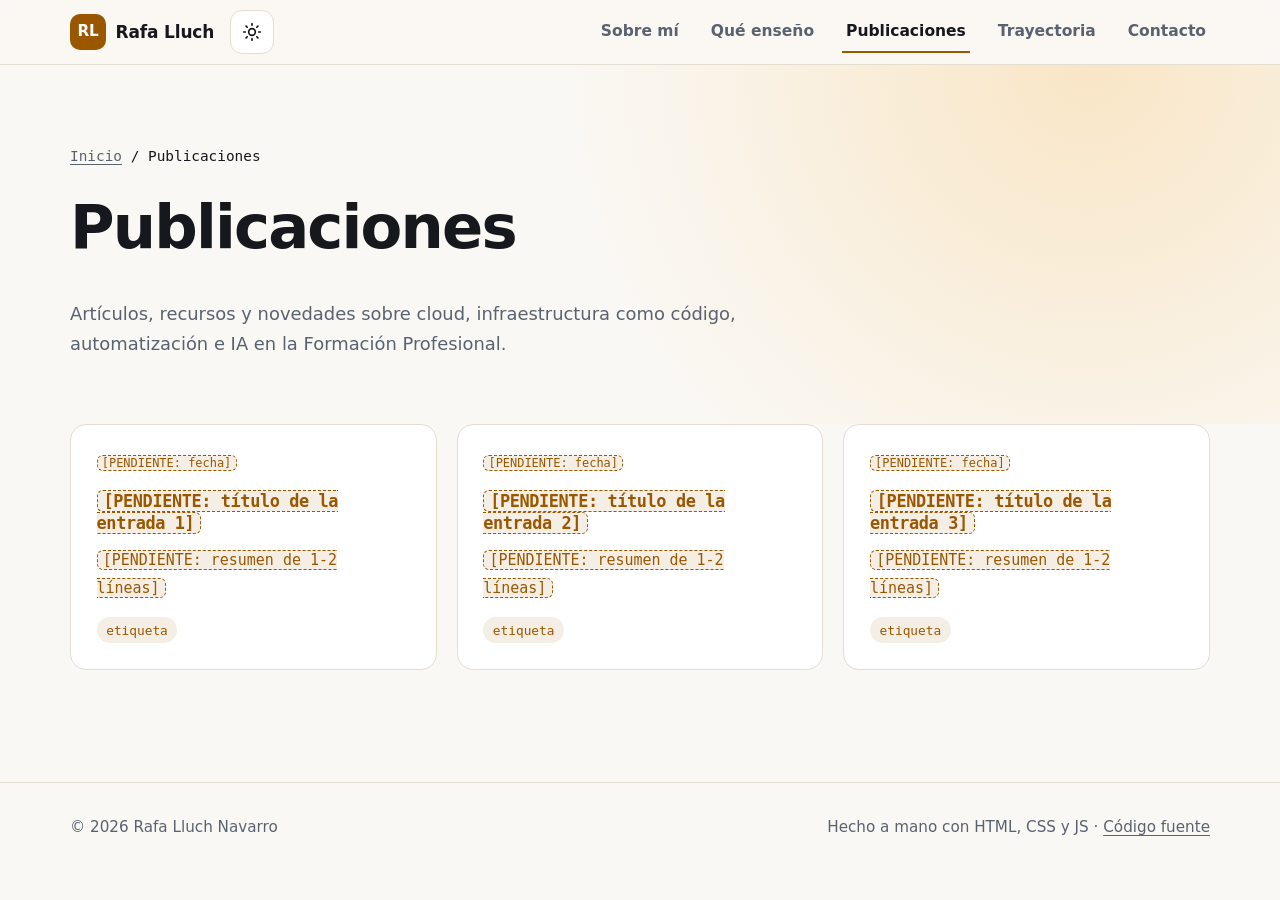
==== publicaciones/index.html @ 9927c2a1 "Add files via upload" ====
<!DOCTYPE html>
<html lang="es">
<head>
  <meta charset="utf-8">
  <meta name="viewport" content="width=device-width, initial-scale=1">
  <title>Publicaciones · Rafa Lluch Navarro</title>
  <meta name="description" content="Artículos, recursos y novedades de Rafa Lluch Navarro sobre cloud, infraestructura como código, automatización e IA en la Formación Profesional.">
  <link rel="canonical" href="https://rafalluch.es/publicaciones/">
  <meta name="theme-color" content="#0b0f14">

  <!-- Open Graph / Twitter -->
  <meta property="og:type" content="website">
  <meta property="og:locale" content="es_ES">
  <meta property="og:site_name" content="Rafa Lluch Navarro">
  <meta property="og:title" content="Publicaciones · Rafa Lluch Navarro">
  <meta property="og:description" content="Artículos, recursos y novedades sobre cloud, IaC, automatización e IA en FP.">
  <meta property="og:url" content="https://rafalluch.es/publicaciones/">
  <meta property="og:image" content="https://rafalluch.es/assets/img/og-image.jpg">
  <meta name="twitter:card" content="summary_large_image">
  <meta name="twitter:title" content="Publicaciones · Rafa Lluch Navarro">
  <meta name="twitter:description" content="Artículos, recursos y novedades sobre cloud, IaC, automatización e IA en FP.">
  <meta name="twitter:image" content="https://rafalluch.es/assets/img/og-image.jpg">

  <link rel="icon" href="../assets/img/favicon.svg" type="image/svg+xml">
  <link rel="stylesheet" href="../css/styles.css">

  <!-- Tema antes de pintar (evita parpadeo) y marca de JS activo -->
  <script>
    (function () {
      var d = document.documentElement, t = null;
      d.classList.add("js");
      try { t = localStorage.getItem("theme"); } catch (e) {}
      if (!t) t = window.matchMedia && window.matchMedia("(prefers-color-scheme: light)").matches ? "light" : "dark";
      d.setAttribute("data-theme", t);
    })();
  </script>
</head>
<body>
  <a class="skip-link" href="#main">Saltar al contenido</a>

  <!-- ===== Cabecera y navegación ===== -->
  <header class="site-header">
    <div class="container site-header__inner">
      <a class="brand" href="../" aria-label="Rafa Lluch Navarro, inicio">
        <span class="brand__mark" aria-hidden="true">RL</span>
        <span>Rafa Lluch</span>
      </a>

      <div class="header-actions">
        <button class="icon-btn theme-toggle" type="button" aria-label="Cambiar tema">
          <svg class="icon-moon" viewBox="0 0 24 24" fill="none" stroke="currentColor" stroke-width="2" stroke-linecap="round" stroke-linejoin="round" aria-hidden="true"><path d="M21 12.8A9 9 0 1 1 11.2 3a7 7 0 0 0 9.8 9.8z"/></svg>
          <svg class="icon-sun" viewBox="0 0 24 24" fill="none" stroke="currentColor" stroke-width="2" stroke-linecap="round" aria-hidden="true"><circle cx="12" cy="12" r="4"/><path d="M12 2v2M12 20v2M4.9 4.9l1.4 1.4M17.7 17.7l1.4 1.4M2 12h2M20 12h2M4.9 19.1l1.4-1.4M17.7 6.3l1.4-1.4"/></svg>
        </button>
        <button class="icon-btn nav-toggle" type="button" aria-expanded="false" aria-controls="site-nav" aria-label="Abrir menú">
          <svg viewBox="0 0 24 24" fill="none" stroke="currentColor" stroke-width="2" stroke-linecap="round" aria-hidden="true"><path d="M4 7h16M4 12h16M4 17h16"/></svg>
        </button>
      </div>

      <nav id="site-nav" class="site-nav" aria-label="Principal">
        <ul>
          <li><a href="../#sobre-mi">Sobre mí</a></li>
          <li><a href="../#que-enseno">Qué enseño</a></li>
          <li><a href="../publicaciones/" aria-current="page">Publicaciones</a></li>
          <li><a href="../#trayectoria">Trayectoria</a></li>
          <li><a href="../#contacto">Contacto</a></li>
        </ul>
      </nav>
    </div>
  </header>

  <main id="main">

    <!-- ===== Cabecera de página ===== -->
    <section class="page-head" aria-labelledby="page-title">
      <div class="container">
        <nav class="breadcrumb" aria-label="Migas de pan"><a href="../">Inicio</a> / Publicaciones</nav>
        <h1 id="page-title">Publicaciones</h1>
        <p>Artículos, recursos y novedades sobre cloud, infraestructura como código, automatización e IA en la Formación Profesional.</p>
      </div>
    </section>

    <!-- ===== Listado de entradas (la más reciente, arriba) ===== -->
    <section class="section" style="padding-top:0" aria-labelledby="listado-title">
      <div class="container">
        <h2 id="listado-title" class="visually-hidden">Todas las entradas</h2>
        <ul class="cards">
          <!-- ENTRADAS: copia un <li> completo, pégalo el primero y cambia enlace, fecha, título, resumen y etiquetas -->
          <li class="reveal">
            <article class="card post-card">
              <p class="post-card__meta"><time datetime="2026-01-01"><span class="pending">[PENDIENTE: fecha]</span></time></p>
              <h3><a href="plantilla.html"><span class="pending">[PENDIENTE: título de la entrada 1]</span></a></h3>
              <p><span class="pending">[PENDIENTE: resumen de 1-2 líneas]</span></p>
              <div class="card__tags"><span class="tag">etiqueta</span></div>
            </article>
          </li>
          <li class="reveal">
            <article class="card post-card">
              <p class="post-card__meta"><time datetime="2026-01-01"><span class="pending">[PENDIENTE: fecha]</span></time></p>
              <h3><a href="plantilla.html"><span class="pending">[PENDIENTE: título de la entrada 2]</span></a></h3>
              <p><span class="pending">[PENDIENTE: resumen de 1-2 líneas]</span></p>
              <div class="card__tags"><span class="tag">etiqueta</span></div>
            </article>
          </li>
          <li class="reveal">
            <article class="card post-card">
              <p class="post-card__meta"><time datetime="2026-01-01"><span class="pending">[PENDIENTE: fecha]</span></time></p>
              <h3><a href="plantilla.html"><span class="pending">[PENDIENTE: título de la entrada 3]</span></a></h3>
              <p><span class="pending">[PENDIENTE: resumen de 1-2 líneas]</span></p>
              <div class="card__tags"><span class="tag">etiqueta</span></div>
            </article>
          </li>
        </ul>
      </div>
    </section>

  </main>

  <!-- ===== Pie de página ===== -->
  <footer class="site-footer">
    <div class="container site-footer__inner">
      <p>© <span id="year">2026</span> Rafa Lluch Navarro</p>
      <p>Hecho a mano con HTML, CSS y JS · <a href="https://github.com/rafalluch/mi-web">Código fuente</a></p>
    </div>
  </footer>

  <script src="../js/main.js" defer></script>
</body>
</html>
---- css/styles.css ----
/* =========================================================
   rafalluch.es — hoja de estilos única
   Índice: 1 Tokens · 2 Base · 3 Utilidades · 4 Cabecera/nav
           5 Hero · 6 Secciones · 7 Tarjetas · 8 Timeline
           9 Contacto · 10 Pie · 11 Publicaciones · 12 Movimiento
   ========================================================= */

/* ---------- 1. Tokens (oscuro por defecto) ---------- */
:root {
  --bg: #0b0f14;
  --bg-alt: #0f141b;
  --surface: #121821;
  --surface-2: #18202b;
  --border: #243041;
  --text: #e8edf3;
  --muted: #9aa7b6;
  --accent: #f5a524;          /* ámbar: casa con los tonos sepia del retrato y evoca el fósforo de terminal */
  --accent-ink: #1a1204;      /* texto sobre el acento */
  --accent-soft: rgba(245, 165, 36, 0.12);
  --grid: rgba(255, 255, 255, 0.045);
  --glow: rgba(245, 165, 36, 0.18);
  --shadow: 0 10px 30px rgba(0, 0, 0, 0.35);

  --font-sans: system-ui, -apple-system, "Segoe UI", Roboto, "Helvetica Neue", Arial, sans-serif;
  --font-mono: ui-monospace, "SFMono-Regular", "Cascadia Code", Menlo, Consolas, monospace;

  --radius: 16px;
  --radius-sm: 10px;
  --maxw: 1140px;
  --gutter: clamp(1rem, 4vw, 2rem);
  --header-h: 64px;

  color-scheme: dark;
}

/* Tema claro: preferencia del sistema (si el usuario no ha forzado oscuro) */
@media (prefers-color-scheme: light) {
  :root:not([data-theme="dark"]) {
    --bg: #faf8f4;
    --bg-alt: #f3efe7;
    --surface: #ffffff;
    --surface-2: #f6f2ea;
    --border: #e3ddd2;
    --text: #16181d;
    --muted: #5a6270;
    --accent: #9a5700;
    --accent-ink: #ffffff;
    --accent-soft: rgba(154, 87, 0, 0.1);
    --grid: rgba(0, 0, 0, 0.05);
    --glow: rgba(245, 165, 36, 0.22);
    --shadow: 0 10px 30px rgba(60, 40, 10, 0.1);
    color-scheme: light;
  }
}

/* Tema claro forzado con el botón */
:root[data-theme="light"] {
  --bg: #faf8f4;
  --bg-alt: #f3efe7;
  --surface: #ffffff;
  --surface-2: #f6f2ea;
  --border: #e3ddd2;
  --text: #16181d;
  --muted: #5a6270;
  --accent: #9a5700;
  --accent-ink: #ffffff;
  --accent-soft: rgba(154, 87, 0, 0.1);
  --grid: rgba(0, 0, 0, 0.05);
  --glow: rgba(245, 165, 36, 0.22);
  --shadow: 0 10px 30px rgba(60, 40, 10, 0.1);
  color-scheme: light;
}

/* ---------- 2. Base ---------- */
*, *::before, *::after { box-sizing: border-box; }

html {
  -webkit-text-size-adjust: 100%;
  scroll-behavior: smooth;
  scroll-padding-top: calc(var(--header-h) + 1rem);
}

body {
  margin: 0;
  background: var(--bg);
  color: var(--text);
  font-family: var(--font-sans);
  font-size: 1.0625rem;
  line-height: 1.65;
  overflow-x: hidden;
  text-rendering: optimizeLegibility;
}

img { max-width: 100%; height: auto; display: block; }

a { color: var(--accent); text-underline-offset: 0.2em; }
a:hover { text-decoration-thickness: 2px; }

h1, h2, h3 { line-height: 1.15; margin: 0 0 0.6em; letter-spacing: -0.02em; }
h2 { font-size: clamp(1.75rem, 1.2rem + 2.2vw, 2.6rem); font-weight: 800; }
h3 { font-size: 1.2rem; font-weight: 700; }
p { margin: 0 0 1em; }

:focus-visible {
  outline: 3px solid var(--accent);
  outline-offset: 3px;
  border-radius: 4px;
}

::selection { background: var(--accent); color: var(--accent-ink); }

/* ---------- 3. Utilidades ---------- */
.container { width: min(100% - 2 * var(--gutter), var(--maxw)); margin-inline: auto; }

.skip-link {
  position: absolute;
  left: 1rem;
  top: -100px;
  z-index: 100;
  padding: 0.6rem 1rem;
  background: var(--accent);
  color: var(--accent-ink);
  font-weight: 700;
  border-radius: var(--radius-sm);
  text-decoration: none;
}
.skip-link:focus { top: 1rem; }

.visually-hidden {
  position: absolute !important;
  width: 1px; height: 1px;
  margin: -1px; padding: 0;
  overflow: hidden; clip: rect(0 0 0 0);
  white-space: nowrap; border: 0;
}

.eyebrow {
  display: inline-block;
  font-family: var(--font-mono);
  font-size: 0.9rem;
  color: var(--accent);
  margin-bottom: 0.75rem;
}
.eyebrow::before { content: "// "; opacity: 0.7; }

.pending {
  background: var(--accent-soft);
  color: var(--accent);
  border: 1px dashed var(--accent);
  border-radius: 6px;
  padding: 0 0.35em;
  font-family: var(--font-mono);
  font-size: 0.88em;
}

.btn {
  display: inline-flex;
  align-items: center;
  gap: 0.5rem;
  min-height: 48px;
  padding: 0.75rem 1.4rem;
  border-radius: 999px;
  font-weight: 700;
  text-decoration: none;
  border: 2px solid var(--accent);
  transition: transform 0.2s ease, background-color 0.2s ease, color 0.2s ease;
}
.btn--primary { background: var(--accent); color: var(--accent-ink); }
.btn--ghost { background: transparent; color: var(--text); border-color: var(--border); }
.btn:hover { transform: translateY(-2px); }
.btn--ghost:hover { border-color: var(--accent); color: var(--accent); }

.tag {
  display: inline-block;
  font-family: var(--font-mono);
  font-size: 0.8rem;
  padding: 0.15rem 0.6rem;
  border-radius: 999px;
  background: var(--accent-soft);
  color: var(--accent);
}

/* ---------- 4. Cabecera y navegación ---------- */
.site-header {
  position: sticky;
  top: 0;
  z-index: 50;
  background: color-mix(in srgb, var(--bg) 82%, transparent);
  backdrop-filter: saturate(1.4) blur(12px);
  -webkit-backdrop-filter: saturate(1.4) blur(12px);
  border-bottom: 1px solid var(--border);
}

.site-header__inner {
  display: flex;
  flex-wrap: wrap;
  align-items: center;
  justify-content: space-between;
  gap: 0.5rem 1rem;
  min-height: var(--header-h);
}

.brand {
  display: inline-flex;
  align-items: center;
  gap: 0.6rem;
  color: var(--text);
  text-decoration: none;
  font-weight: 800;
  letter-spacing: -0.01em;
}
.brand__mark {
  display: grid;
  place-items: center;
  width: 36px; height: 36px;
  border-radius: 10px;
  background: var(--accent);
  color: var(--accent-ink);
  font-size: 0.95rem;
}

.header-actions { display: flex; align-items: center; gap: 0.5rem; }

.icon-btn {
  display: inline-grid;
  place-items: center;
  width: 44px; height: 44px;
  border-radius: 12px;
  border: 1px solid var(--border);
  background: var(--surface);
  color: var(--text);
  cursor: pointer;
}
.icon-btn:hover { border-color: var(--accent); color: var(--accent); }
.icon-btn svg { width: 20px; height: 20px; }

/* Sin JS: los botones de tema y menú no sirven, se ocultan */
.theme-toggle, .nav-toggle { display: none; }
.js .theme-toggle { display: inline-grid; }

.theme-toggle .icon-sun { display: none; }
:root[data-theme="light"] .theme-toggle .icon-sun { display: block; }
:root[data-theme="light"] .theme-toggle .icon-moon { display: none; }

/* Lista de navegación: sin JS se muestra siempre (envuelve en móvil) */
.site-nav { width: 100%; }
.site-nav ul {
  list-style: none;
  margin: 0;
  padding: 0 0 0.75rem;
  display: flex;
  flex-wrap: wrap;
  gap: 0.25rem 1rem;
}
.site-nav a {
  display: inline-block;
  padding: 0.5rem 0.25rem;
  color: var(--muted);
  text-decoration: none;
  font-weight: 600;
  font-size: 0.97rem;
}
.site-nav a:hover,
.site-nav a[aria-current] { color: var(--text); }
.site-nav a[aria-current] { box-shadow: inset 0 -2px 0 var(--accent); }

/* Con JS en móvil: menú desplegable */
@media (max-width: 859px) {
  .js .nav-toggle { display: inline-grid; }
  .js .site-nav { display: none; }
  .js .site-nav.is-open { display: block; }
  .js .site-nav ul { flex-direction: column; gap: 0; padding-bottom: 1rem; }
  .js .site-nav a { display: block; padding: 0.8rem 0; border-bottom: 1px solid var(--border); }
  .js .site-nav a[aria-current] { box-shadow: inset 3px 0 0 var(--accent); padding-left: 0.75rem; }
}

@media (min-width: 860px) {
  .site-header__inner { flex-wrap: nowrap; }
  .site-nav { width: auto; margin-left: auto; }
  .site-nav ul { padding: 0; gap: 1.5rem; }
}

/* ---------- 5. Hero ---------- */
.hero {
  position: relative;
  isolation: isolate;
  min-height: calc(100svh - var(--header-h));
  display: grid;
  align-items: center;
  padding-block: clamp(3rem, 8vw, 6rem);
  overflow: hidden;
}

/* Cuadrícula técnica + halo ámbar */
.hero::before,
.hero::after {
  content: "";
  position: absolute;
  inset: 0;
  z-index: -1;
  pointer-events: none;
}
.hero::before {
  background-image:
    linear-gradient(var(--grid) 1px, transparent 1px),
    linear-gradient(90deg, var(--grid) 1px, transparent 1px);
  background-size: 44px 44px;
  -webkit-mask-image: radial-gradient(ellipse at 60% 40%, #000 30%, transparent 75%);
          mask-image: radial-gradient(ellipse at 60% 40%, #000 30%, transparent 75%);
}
.hero::after {
  background: radial-gradient(circle at 78% 30%, var(--glow), transparent 45%),
              radial-gradient(circle at 10% 90%, var(--accent-soft), transparent 40%);
}

.hero__grid {
  display: grid;
  gap: clamp(2.5rem, 6vw, 4rem);
  align-items: center;
}

.hero__prompt {
  font-family: var(--font-mono);
  color: var(--accent);
  font-size: clamp(0.9rem, 0.8rem + 0.4vw, 1.05rem);
  margin-bottom: 1rem;
}
.hero__prompt .cursor {
  display: inline-block;
  width: 0.6em; height: 1.1em;
  margin-left: 0.15em;
  vertical-align: text-bottom;
  background: var(--accent);
  animation: blink 1.1s steps(1) infinite;
}

.hero__title {
  font-size: clamp(2.6rem, 1.4rem + 6vw, 5.6rem);
  font-weight: 800;
  line-height: 1;
  letter-spacing: -0.04em;
  margin-bottom: 1.25rem;
}
.hero__title span {
  background: linear-gradient(100deg, var(--text) 30%, var(--accent));
  -webkit-background-clip: text;
          background-clip: text;
  color: transparent;
}

.hero__role {
  font-size: clamp(1.05rem, 0.95rem + 0.5vw, 1.3rem);
  font-weight: 600;
  margin-bottom: 0.25rem;
}
.hero__place { color: var(--muted); margin-bottom: 1.5rem; }

.hero__value {
  font-size: clamp(1.05rem, 1rem + 0.35vw, 1.2rem);
  color: var(--muted);
  max-width: 38ch;
  margin-bottom: 2rem;
}

.hero__cta { display: flex; flex-wrap: wrap; gap: 0.75rem; }

.hero__media { position: relative; justify-self: center; width: min(100%, 420px); }
.hero__photo {
  position: relative;
  border-radius: 24px;
  overflow: hidden;
  box-shadow: var(--shadow);
}
.hero__media::before {
  content: "";
  position: absolute;
  inset: 0;
  transform: translate(16px, 16px);
  border: 2px solid var(--accent);
  border-radius: 24px;
}
.hero__chip {
  position: absolute;
  left: -0.75rem;
  bottom: 1.5rem;
  padding: 0.6rem 0.9rem;
  border-radius: 12px;
  background: var(--surface);
  border: 1px solid var(--border);
  box-shadow: var(--shadow);
  font-family: var(--font-mono);
  font-size: 0.82rem;
  line-height: 1.5;
}
.hero__chip b { color: var(--accent); font-weight: 600; }

@media (min-width: 860px) {
  .hero__grid { grid-template-columns: 1.25fr 1fr; }
  .hero__chip { left: -2rem; }
}

/* ---------- 6. Secciones ---------- */
.section { padding-block: clamp(4rem, 9vw, 7rem); }
.section--alt { background: var(--bg-alt); border-block: 1px solid var(--border); }
.section__head { max-width: 60ch; margin-bottom: clamp(2rem, 5vw, 3rem); }
.section__lead { color: var(--muted); font-size: 1.1rem; }

.about { display: grid; gap: 2rem; align-items: start; }
.about__text p { font-size: 1.12rem; }
.about__facts {
  list-style: none;
  margin: 0;
  padding: 0;
  display: grid;
  gap: 0.75rem;
}
.about__facts li {
  display: flex;
  gap: 0.75rem;
  align-items: baseline;
  padding: 1rem 1.1rem;
  background: var(--surface);
  border: 1px solid var(--border);
  border-radius: var(--radius-sm);
}
.about__facts span:first-child { font-family: var(--font-mono); color: var(--accent); flex: none; }

@media (min-width: 860px) {
  .about { grid-template-columns: 1.4fr 1fr; gap: 4rem; }
}

/* ---------- 7. Tarjetas ---------- */
.cards {
  display: grid;
  gap: 1.25rem;
  grid-template-columns: repeat(auto-fit, minmax(min(100%, 280px), 1fr));
  list-style: none;
  margin: 0;
  padding: 0;
}

.card {
  position: relative;
  height: 100%;
  padding: 1.6rem;
  background: var(--surface);
  border: 1px solid var(--border);
  border-radius: var(--radius);
  transition: transform 0.25s ease, border-color 0.25s ease, box-shadow 0.25s ease;
}
.card:hover { transform: translateY(-4px); border-color: var(--accent); box-shadow: var(--shadow); }
.card__icon {
  display: grid;
  place-items: center;
  width: 48px; height: 48px;
  margin-bottom: 1rem;
  border-radius: 12px;
  background: var(--accent-soft);
  color: var(--accent);
}
.card__icon svg { width: 26px; height: 26px; }
.card p { color: var(--muted); margin-bottom: 1rem; }
.card__tags { display: flex; flex-wrap: wrap; gap: 0.4rem; }

/* Tarjeta de publicación: todo el bloque es clicable */
.post-card { display: flex; flex-direction: column; }
.post-card h3 a { color: var(--text); text-decoration: none; }
.post-card h3 a::after { content: ""; position: absolute; inset: 0; border-radius: var(--radius); }
.post-card h3 a:focus-visible { outline: none; }
.post-card:focus-within { outline: 3px solid var(--accent); outline-offset: 3px; }
.post-card__meta { font-family: var(--font-mono); font-size: 0.85rem; color: var(--muted); margin-bottom: 0.75rem; }
.post-card .card__tags { margin-top: auto; }

.section__more { margin-top: 2rem; }

/* ---------- 8. Línea de tiempo ---------- */
.timeline {
  list-style: none;
  margin: 0;
  padding: 0 0 0 1.75rem;
  border-left: 2px solid var(--border);
  display: grid;
  gap: 2rem;
  max-width: 760px;
}
.timeline__item { position: relative; }
.timeline__item::before {
  content: "";
  position: absolute;
  left: calc(-1.75rem - 8px);
  top: 0.4rem;
  width: 14px; height: 14px;
  border-radius: 50%;
  background: var(--bg-alt);
  border: 3px solid var(--accent);
}
.timeline__item--now::before { background: var(--accent); box-shadow: 0 0 0 6px var(--accent-soft); }
.timeline__date { display: block; font-family: var(--font-mono); font-size: 0.9rem; color: var(--accent); margin-bottom: 0.25rem; }
.timeline__item h3 { margin-bottom: 0.35rem; }
.timeline__item p { color: var(--muted); margin: 0; }
.timeline__centers { display: flex; flex-wrap: wrap; gap: 0.4rem; list-style: none; margin: 0.75rem 0 0; padding: 0; }

/* ---------- 9. Contacto ---------- */
.contact {
  position: relative;
  overflow: hidden;
  padding: clamp(2rem, 6vw, 4rem);
  border-radius: 28px;
  background: var(--surface);
  border: 1px solid var(--border);
  text-align: center;
}
.contact::before {
  content: "";
  position: absolute;
  inset: 0;
  background: radial-gradient(circle at 50% 0%, var(--glow), transparent 60%);
  pointer-events: none;
}
.contact > * { position: relative; }
.contact p { color: var(--muted); max-width: 48ch; margin-inline: auto; }
.contact__mail {
  display: inline-block;
  margin: 0.5rem 0 1.75rem;
  font-size: clamp(1rem, 0.8rem + 1.4vw, 1.6rem);
  font-weight: 800;
  word-break: break-word;
}
.contact__links { display: flex; flex-wrap: wrap; justify-content: center; gap: 0.75rem; list-style: none; margin: 0; padding: 0; }
.contact__links svg { width: 20px; height: 20px; }

/* ---------- 10. Pie ---------- */
.site-footer {
  padding-block: 2rem;
  border-top: 1px solid var(--border);
  color: var(--muted);
  font-size: 0.95rem;
}
.site-footer__inner { display: flex; flex-wrap: wrap; gap: 0.5rem 1.5rem; justify-content: space-between; }
.site-footer p { margin: 0; }
.site-footer a { color: var(--muted); }
.site-footer a:hover { color: var(--accent); }

/* ---------- 11. Publicaciones ---------- */
.page-head { padding-block: clamp(3rem, 8vw, 5rem) clamp(2rem, 5vw, 3rem); position: relative; isolation: isolate; }
.page-head::after {
  content: "";
  position: absolute; inset: 0; z-index: -1;
  background: radial-gradient(circle at 85% 0%, var(--glow), transparent 45%);
}
.page-head h1 { font-size: clamp(2.2rem, 1.4rem + 4vw, 3.8rem); font-weight: 800; letter-spacing: -0.03em; }
.page-head p { color: var(--muted); font-size: 1.12rem; max-width: 60ch; }

.breadcrumb { font-family: var(--font-mono); font-size: 0.9rem; margin-bottom: 1.5rem; }
.breadcrumb a { color: var(--muted); }

/* Entrada individual */
.post { padding-bottom: clamp(3rem, 8vw, 6rem); }
.post__header { max-width: 720px; margin-inline: auto; padding-top: clamp(2rem, 6vw, 4rem); }
.post__header h1 { font-size: clamp(2rem, 1.3rem + 3.5vw, 3.4rem); font-weight: 800; letter-spacing: -0.03em; }
.post__meta { display: flex; flex-wrap: wrap; gap: 0.5rem 1.25rem; font-family: var(--font-mono); font-size: 0.9rem; color: var(--muted); margin-bottom: 1rem; }
.post__header .card__tags { margin-bottom: 2rem; }

.prose { max-width: 720px; margin-inline: auto; font-size: 1.12rem; }
.prose h2 { font-size: clamp(1.4rem, 1.2rem + 1vw, 1.8rem); margin-top: 2.5rem; }
.prose ul, .prose ol { padding-left: 1.3rem; margin: 0 0 1.25em; }
.prose li { margin-bottom: 0.4em; }
.prose li::marker { color: var(--accent); }
.prose blockquote {
  margin: 2rem 0;
  padding: 1rem 1.5rem;
  border-left: 4px solid var(--accent);
  background: var(--surface);
  border-radius: 0 var(--radius-sm) var(--radius-sm) 0;
  font-size: 1.15rem;
}
.prose blockquote p:last-child { margin: 0; }
.prose figure { margin: 2rem 0; }
.prose figure img { border-radius: var(--radius); border: 1px solid var(--border); }
.prose figcaption { font-size: 0.9rem; color: var(--muted); margin-top: 0.5rem; text-align: center; }
.prose code {
  font-family: var(--font-mono);
  font-size: 0.9em;
  padding: 0.1em 0.35em;
  border-radius: 6px;
  background: var(--surface-2);
  border: 1px solid var(--border);
}
.prose pre {
  margin: 1.5rem 0;
  padding: 1.25rem;
  overflow-x: auto;
  border-radius: var(--radius-sm);
  background: #0a0d12;
  color: #e8edf3;
  border: 1px solid var(--border);
  font-size: 0.92rem;
  line-height: 1.6;
}
.prose pre code { padding: 0; border: 0; background: none; font-size: inherit; color: inherit; }

.post__back { max-width: 720px; margin: 3rem auto 0; padding-top: 1.5rem; border-top: 1px solid var(--border); }

/* 404 */
.notfound { min-height: calc(100svh - var(--header-h) - 90px); display: grid; place-items: center; text-align: center; }
.notfound__code { font-family: var(--font-mono); font-size: clamp(4rem, 3rem + 8vw, 9rem); font-weight: 700; color: var(--accent); line-height: 1; margin-bottom: 1rem; }

/* ---------- 12. Movimiento ---------- */
@keyframes blink { 50% { opacity: 0; } }

/* Aparición al hacer scroll: solo si hay JS (clase .js) */
.js .reveal { opacity: 0; transform: translateY(24px); transition: opacity 0.7s ease, transform 0.7s ease; }
.js .reveal.is-visible { opacity: 1; transform: none; }

@media (prefers-reduced-motion: reduce) {
  html { scroll-behavior: auto; }
  *, *::before, *::after {
    animation-duration: 0.01ms !important;
    animation-iteration-count: 1 !important;
    transition-duration: 0.01ms !important;
  }
  .js .reveal { opacity: 1; transform: none; }
  .hero__prompt .cursor { animation: none; }
}
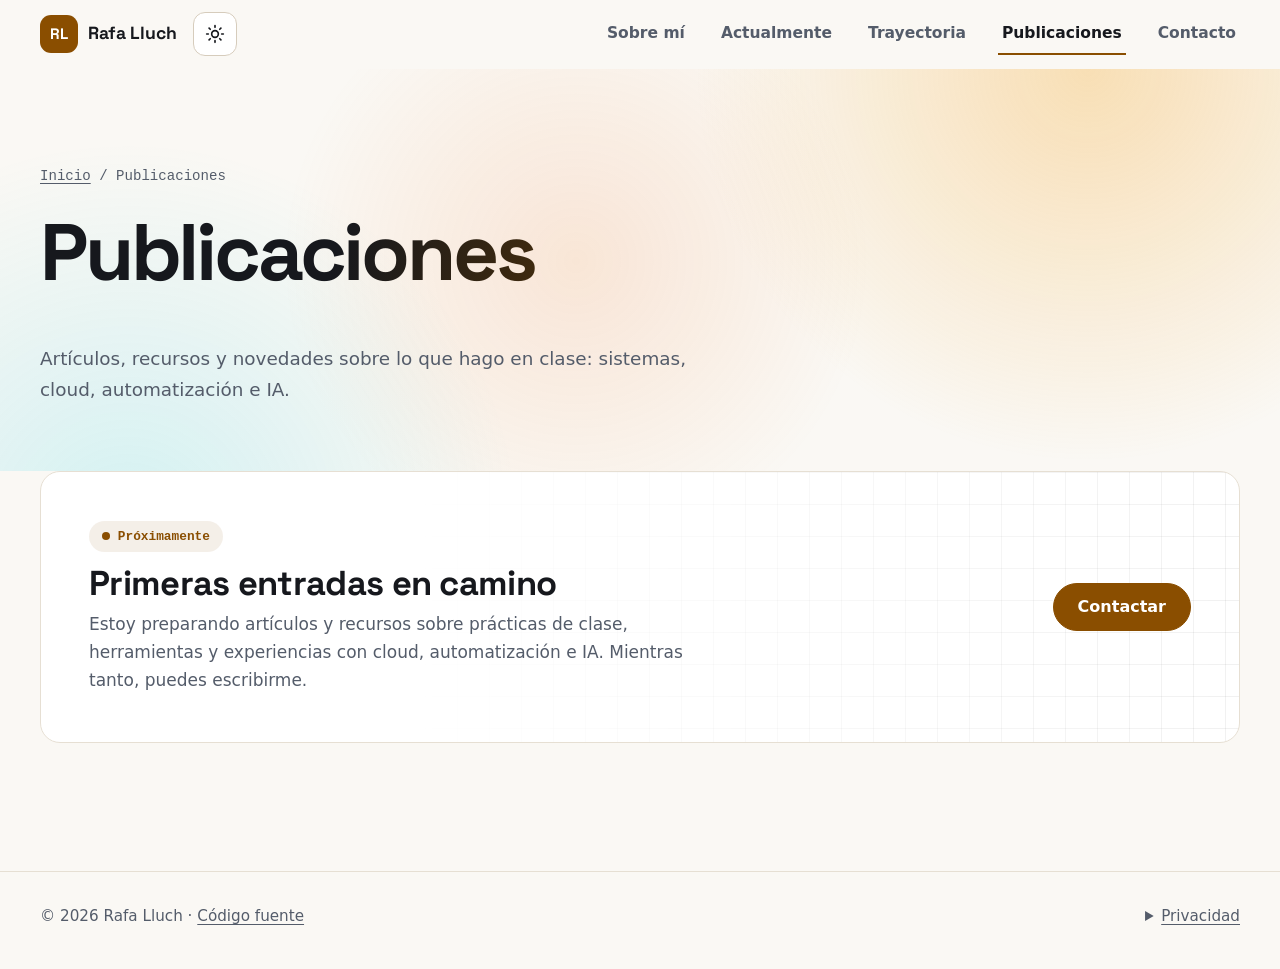
==== commit 9a543f5a: "Add files via upload" ====
--- a/publicaciones/index.html
+++ b/publicaciones/index.html
@@ -3,28 +3,29 @@
 <head>
   <meta charset="utf-8">
   <meta name="viewport" content="width=device-width, initial-scale=1">
-  <title>Publicaciones · Rafa Lluch Navarro</title>
-  <meta name="description" content="Artículos, recursos y novedades de Rafa Lluch Navarro sobre cloud, infraestructura como código, automatización e IA en la Formación Profesional.">
+  <title>Publicaciones · Rafa Lluch</title>
+  <meta name="description" content="Artículos, recursos y novedades de Rafa Lluch sobre Formación Profesional, sistemas, cloud, automatización e IA en el aula.">
   <link rel="canonical" href="https://rafalluch.es/publicaciones/">
-  <meta name="theme-color" content="#0b0f14">
+  <meta name="theme-color" content="#07090d">
 
   <!-- Open Graph / Twitter -->
   <meta property="og:type" content="website">
   <meta property="og:locale" content="es_ES">
-  <meta property="og:site_name" content="Rafa Lluch Navarro">
-  <meta property="og:title" content="Publicaciones · Rafa Lluch Navarro">
-  <meta property="og:description" content="Artículos, recursos y novedades sobre cloud, IaC, automatización e IA en FP.">
+  <meta property="og:site_name" content="Rafa Lluch">
+  <meta property="og:title" content="Publicaciones · Rafa Lluch">
+  <meta property="og:description" content="Artículos, recursos y novedades sobre FP, cloud, automatización e IA en el aula.">
   <meta property="og:url" content="https://rafalluch.es/publicaciones/">
   <meta property="og:image" content="https://rafalluch.es/assets/img/og-image.jpg">
   <meta name="twitter:card" content="summary_large_image">
-  <meta name="twitter:title" content="Publicaciones · Rafa Lluch Navarro">
-  <meta name="twitter:description" content="Artículos, recursos y novedades sobre cloud, IaC, automatización e IA en FP.">
+  <meta name="twitter:title" content="Publicaciones · Rafa Lluch">
+  <meta name="twitter:description" content="Artículos, recursos y novedades sobre FP, cloud, automatización e IA en el aula.">
   <meta name="twitter:image" content="https://rafalluch.es/assets/img/og-image.jpg">
 
   <link rel="icon" href="../assets/img/favicon.svg" type="image/svg+xml">
+  <link rel="preload" href="../assets/fonts/space-grotesk.woff2" as="font" type="font/woff2" crossorigin>
   <link rel="stylesheet" href="../css/styles.css">
 
-  <!-- Tema antes de pintar (evita parpadeo) y marca de JS activo -->
+  <!-- Tema antes de pintar (sin parpadeo) y marca de JS activo -->
   <script>
     (function () {
       var d = document.documentElement, t = null;
@@ -41,7 +42,7 @@
   <!-- ===== Cabecera y navegación ===== -->
   <header class="site-header">
     <div class="container site-header__inner">
-      <a class="brand" href="../" aria-label="Rafa Lluch Navarro, inicio">
+      <a class="brand" href="../" aria-label="Rafa Lluch, inicio">
         <span class="brand__mark" aria-hidden="true">RL</span>
         <span>Rafa Lluch</span>
       </a>
@@ -59,9 +60,9 @@
       <nav id="site-nav" class="site-nav" aria-label="Principal">
         <ul>
           <li><a href="../#sobre-mi">Sobre mí</a></li>
-          <li><a href="../#que-enseno">Qué enseño</a></li>
+          <li><a href="../#actualmente">Actualmente</a></li>
+          <li><a href="../#trayectoria">Trayectoria</a></li>
           <li><a href="../publicaciones/" aria-current="page">Publicaciones</a></li>
-          <li><a href="../#trayectoria">Trayectoria</a></li>
           <li><a href="../#contacto">Contacto</a></li>
         </ul>
       </nav>
@@ -71,45 +72,42 @@
   <main id="main">
 
     <!-- ===== Cabecera de página ===== -->
-    <section class="page-head" aria-labelledby="page-title">
+    <section class="page-hero" aria-labelledby="page-title">
+      <div class="aurora" aria-hidden="true"><span></span><span></span><span></span></div>
       <div class="container">
         <nav class="breadcrumb" aria-label="Migas de pan"><a href="../">Inicio</a> / Publicaciones</nav>
         <h1 id="page-title">Publicaciones</h1>
-        <p>Artículos, recursos y novedades sobre cloud, infraestructura como código, automatización e IA en la Formación Profesional.</p>
+        <p>Artículos, recursos y novedades sobre lo que hago en clase: sistemas, cloud, automatización e IA.</p>
       </div>
     </section>
 
-    <!-- ===== Listado de entradas (la más reciente, arriba) ===== -->
+    <!-- ===== Listado de entradas ===== -->
     <section class="section" style="padding-top:0" aria-labelledby="listado-title">
       <div class="container">
         <h2 id="listado-title" class="visually-hidden">Todas las entradas</h2>
-        <ul class="cards">
-          <!-- ENTRADAS: copia un <li> completo, pégalo el primero y cambia enlace, fecha, título, resumen y etiquetas -->
-          <li class="reveal">
-            <article class="card post-card">
-              <p class="post-card__meta"><time datetime="2026-01-01"><span class="pending">[PENDIENTE: fecha]</span></time></p>
-              <h3><a href="plantilla.html"><span class="pending">[PENDIENTE: título de la entrada 1]</span></a></h3>
-              <p><span class="pending">[PENDIENTE: resumen de 1-2 líneas]</span></p>
-              <div class="card__tags"><span class="tag">etiqueta</span></div>
-            </article>
-          </li>
-          <li class="reveal">
-            <article class="card post-card">
-              <p class="post-card__meta"><time datetime="2026-01-01"><span class="pending">[PENDIENTE: fecha]</span></time></p>
-              <h3><a href="plantilla.html"><span class="pending">[PENDIENTE: título de la entrada 2]</span></a></h3>
-              <p><span class="pending">[PENDIENTE: resumen de 1-2 líneas]</span></p>
-              <div class="card__tags"><span class="tag">etiqueta</span></div>
-            </article>
-          </li>
-          <li class="reveal">
-            <article class="card post-card">
-              <p class="post-card__meta"><time datetime="2026-01-01"><span class="pending">[PENDIENTE: fecha]</span></time></p>
-              <h3><a href="plantilla.html"><span class="pending">[PENDIENTE: título de la entrada 3]</span></a></h3>
-              <p><span class="pending">[PENDIENTE: resumen de 1-2 líneas]</span></p>
-              <div class="card__tags"><span class="tag">etiqueta</span></div>
+
+        <!-- TODO: cuando publiques la primera entrada, borra el bloque .soon y descomenta la lista.
+             Para cada entrada nueva copia un <li> completo y pégalo EL PRIMERO (la más reciente arriba).
+        <ul class="posts">
+          <li>
+            <article class="post-card">
+              <p class="post-card__meta"><time datetime="AAAA-MM-DD">DD de mes de AAAA</time></p>
+              <h3><a href="nombre-de-la-entrada.html">Título de la entrada</a></h3>
+              <p>Resumen de una o dos líneas.</p>
+              <ul class="tags"><li class="tag">etiqueta</li></ul>
             </article>
           </li>
         </ul>
+        -->
+
+        <div class="soon reveal">
+          <div>
+            <span class="soon__badge">Próximamente</span>
+            <h3>Primeras entradas en camino</h3>
+            <p>Estoy preparando artículos y recursos sobre prácticas de clase, herramientas y experiencias con cloud, automatización e IA. Mientras tanto, puedes escribirme.</p>
+          </div>
+          <a class="btn btn--primary" href="../#contacto">Contactar</a>
+        </div>
       </div>
     </section>
 
@@ -118,8 +116,11 @@
   <!-- ===== Pie de página ===== -->
   <footer class="site-footer">
     <div class="container site-footer__inner">
-      <p>© <span id="year">2026</span> Rafa Lluch Navarro</p>
-      <p>Hecho a mano con HTML, CSS y JS · <a href="https://github.com/rafalluch/mi-web">Código fuente</a></p>
+      <p>© <span id="year">2026</span> Rafa Lluch · <a href="https://github.com/rafalluch/mi-web">Código fuente</a></p>
+      <details class="privacy">
+        <summary>Privacidad</summary>
+        <p>Esta web no usa cookies, analítica ni recursos de terceros. Solo guarda en tu navegador (localStorage) el tema claro u oscuro, y únicamente si lo cambias con el botón. El alojamiento, GitHub Pages, puede registrar datos técnicos de acceso, como la IP, por motivos de seguridad.</p>
+      </details>
     </div>
   </footer>
 
--- a/css/styles.css
+++ b/css/styles.css
@@ -1,77 +1,104 @@
 /* =========================================================
    rafalluch.es — hoja de estilos única
-   Índice: 1 Tokens · 2 Base · 3 Utilidades · 4 Cabecera/nav
-           5 Hero · 6 Secciones · 7 Tarjetas · 8 Timeline
-           9 Contacto · 10 Pie · 11 Publicaciones · 12 Movimiento
+   1 Fuente · 2 Tokens · 3 Base · 4 Utilidades · 5 Cabecera
+   6 Hero · 7 Cinta · 8 Secciones · 9 Bento · 10 Trayectoria
+   11 Publicaciones · 12 Contacto · 13 Pie · 14 Entradas/404
+   15 Aparición · 16 Movimiento reducido
    ========================================================= */
 
-/* ---------- 1. Tokens (oscuro por defecto) ---------- */
+/* ---------- 1. Fuente autoalojada (Space Grotesk, OFL) ---------- */
+@font-face {
+  font-family: "Space Grotesk";
+  src: url("../assets/fonts/space-grotesk.woff2") format("woff2");
+  font-weight: 300 700;
+  font-style: normal;
+  font-display: swap;
+}
+
+/* ---------- 2. Tokens (oscuro por defecto) ---------- */
 :root {
-  --bg: #0b0f14;
-  --bg-alt: #0f141b;
-  --surface: #121821;
-  --surface-2: #18202b;
-  --border: #243041;
-  --text: #e8edf3;
-  --muted: #9aa7b6;
-  --accent: #f5a524;          /* ámbar: casa con los tonos sepia del retrato y evoca el fósforo de terminal */
-  --accent-ink: #1a1204;      /* texto sobre el acento */
+  --bg: #07090d;
+  --bg-alt: #0b0f15;
+  --surface: #0f141c;
+  --surface-2: #151c26;
+  --border: #212b38;
+  --border-strong: #2e3a4a;
+  --text: #f3f5f8;
+  --muted: #a3afbd;
+  --accent: #f5a524;
+  --accent-ink: #1a1204;
   --accent-soft: rgba(245, 165, 36, 0.12);
-  --grid: rgba(255, 255, 255, 0.045);
-  --glow: rgba(245, 165, 36, 0.18);
-  --shadow: 0 10px 30px rgba(0, 0, 0, 0.35);
-
+  --cyan: #22d3ee;
+  --aurora-a: rgba(245, 165, 36, 0.28);
+  --aurora-b: rgba(34, 211, 238, 0.18);
+  --aurora-c: rgba(245, 120, 36, 0.16);
+  --grid: rgba(255, 255, 255, 0.05);
+  --glass: rgba(7, 9, 13, 0.72);
+  --shadow: 0 20px 50px rgba(0, 0, 0, 0.45);
+  --title-grad: linear-gradient(100deg, #ffffff 20%, #ffd28a 55%, #f5a524 90%);
+
+  --font-display: "Space Grotesk", system-ui, -apple-system, "Segoe UI", Roboto, Arial, sans-serif;
   --font-sans: system-ui, -apple-system, "Segoe UI", Roboto, "Helvetica Neue", Arial, sans-serif;
   --font-mono: ui-monospace, "SFMono-Regular", "Cascadia Code", Menlo, Consolas, monospace;
 
-  --radius: 16px;
-  --radius-sm: 10px;
-  --maxw: 1140px;
+  --radius: 20px;
+  --radius-sm: 12px;
+  --maxw: 1200px;
   --gutter: clamp(1rem, 4vw, 2rem);
-  --header-h: 64px;
+  --header-h: 68px;
 
   color-scheme: dark;
 }
 
-/* Tema claro: preferencia del sistema (si el usuario no ha forzado oscuro) */
 @media (prefers-color-scheme: light) {
   :root:not([data-theme="dark"]) {
     --bg: #faf8f4;
-    --bg-alt: #f3efe7;
+    --bg-alt: #f4f0e8;
     --surface: #ffffff;
-    --surface-2: #f6f2ea;
-    --border: #e3ddd2;
+    --surface-2: #f7f3ec;
+    --border: #e6dfd3;
+    --border-strong: #d6ccbc;
     --text: #16181d;
-    --muted: #5a6270;
-    --accent: #9a5700;
+    --muted: #545c6a;
+    --accent: #8a4e00;
     --accent-ink: #ffffff;
-    --accent-soft: rgba(154, 87, 0, 0.1);
-    --grid: rgba(0, 0, 0, 0.05);
-    --glow: rgba(245, 165, 36, 0.22);
-    --shadow: 0 10px 30px rgba(60, 40, 10, 0.1);
+    --accent-soft: rgba(138, 78, 0, 0.09);
+    --cyan: #0e7490;
+    --aurora-a: rgba(245, 165, 36, 0.3);
+    --aurora-b: rgba(34, 211, 238, 0.18);
+    --aurora-c: rgba(245, 120, 36, 0.14);
+    --grid: rgba(0, 0, 0, 0.055);
+    --glass: rgba(250, 248, 244, 0.78);
+    --shadow: 0 20px 50px rgba(70, 45, 10, 0.12);
+    --title-grad: linear-gradient(100deg, #16181d 25%, #6b3d00 60%, #8a4e00 90%);
     color-scheme: light;
   }
 }
 
-/* Tema claro forzado con el botón */
 :root[data-theme="light"] {
   --bg: #faf8f4;
-  --bg-alt: #f3efe7;
+  --bg-alt: #f4f0e8;
   --surface: #ffffff;
-  --surface-2: #f6f2ea;
-  --border: #e3ddd2;
+  --surface-2: #f7f3ec;
+  --border: #e6dfd3;
+  --border-strong: #d6ccbc;
   --text: #16181d;
-  --muted: #5a6270;
-  --accent: #9a5700;
+  --muted: #545c6a;
+  --accent: #8a4e00;
   --accent-ink: #ffffff;
-  --accent-soft: rgba(154, 87, 0, 0.1);
-  --grid: rgba(0, 0, 0, 0.05);
-  --glow: rgba(245, 165, 36, 0.22);
-  --shadow: 0 10px 30px rgba(60, 40, 10, 0.1);
+  --accent-soft: rgba(138, 78, 0, 0.09);
+  --cyan: #0e7490;
+  --aurora-a: rgba(245, 165, 36, 0.3);
+  --aurora-b: rgba(34, 211, 238, 0.18);
+  --aurora-c: rgba(245, 120, 36, 0.14);
+  --grid: rgba(0, 0, 0, 0.055);
+  --glass: rgba(250, 248, 244, 0.78);
+  --shadow: 0 20px 50px rgba(70, 45, 10, 0.12);
+  --title-grad: linear-gradient(100deg, #16181d 25%, #6b3d00 60%, #8a4e00 90%);
   color-scheme: light;
 }
 
-/* ---------- 2. Base ---------- */
+/* ---------- 3. Base ---------- */
 *, *::before, *::after { box-sizing: border-box; }
 
 html {
@@ -87,538 +114,552 @@
   font-family: var(--font-sans);
   font-size: 1.0625rem;
   line-height: 1.65;
-  overflow-x: hidden;
-  text-rendering: optimizeLegibility;
+  overflow-x: clip;
 }
 
 img { max-width: 100%; height: auto; display: block; }
-
 a { color: var(--accent); text-underline-offset: 0.2em; }
 a:hover { text-decoration-thickness: 2px; }
 
-h1, h2, h3 { line-height: 1.15; margin: 0 0 0.6em; letter-spacing: -0.02em; }
-h2 { font-size: clamp(1.75rem, 1.2rem + 2.2vw, 2.6rem); font-weight: 800; }
-h3 { font-size: 1.2rem; font-weight: 700; }
+h1, h2, h3 {
+  font-family: var(--font-display);
+  line-height: 1.1;
+  margin: 0 0 0.6em;
+  letter-spacing: -0.02em;
+}
+h2 { font-size: clamp(2rem, 1.3rem + 3vw, 3.4rem); font-weight: 700; }
+h3 { font-size: 1.25rem; font-weight: 700; }
 p { margin: 0 0 1em; }
 
-:focus-visible {
-  outline: 3px solid var(--accent);
-  outline-offset: 3px;
-  border-radius: 4px;
-}
-
+:focus-visible { outline: 3px solid var(--accent); outline-offset: 3px; border-radius: 6px; }
 ::selection { background: var(--accent); color: var(--accent-ink); }
 
-/* ---------- 3. Utilidades ---------- */
+/* ---------- 4. Utilidades ---------- */
 .container { width: min(100% - 2 * var(--gutter), var(--maxw)); margin-inline: auto; }
 
 .skip-link {
-  position: absolute;
-  left: 1rem;
-  top: -100px;
-  z-index: 100;
-  padding: 0.6rem 1rem;
-  background: var(--accent);
-  color: var(--accent-ink);
-  font-weight: 700;
-  border-radius: var(--radius-sm);
-  text-decoration: none;
+  position: absolute; left: 1rem; top: -100px; z-index: 100;
+  padding: 0.6rem 1rem; border-radius: var(--radius-sm);
+  background: var(--accent); color: var(--accent-ink);
+  font-weight: 700; text-decoration: none;
 }
 .skip-link:focus { top: 1rem; }
 
 .visually-hidden {
-  position: absolute !important;
-  width: 1px; height: 1px;
-  margin: -1px; padding: 0;
-  overflow: hidden; clip: rect(0 0 0 0);
-  white-space: nowrap; border: 0;
+  position: absolute !important; width: 1px; height: 1px;
+  margin: -1px; padding: 0; overflow: hidden;
+  clip: rect(0 0 0 0); white-space: nowrap; border: 0;
 }
 
 .eyebrow {
-  display: inline-block;
-  font-family: var(--font-mono);
-  font-size: 0.9rem;
+  display: inline-flex; align-items: center; gap: 0.5rem;
+  margin-bottom: 1rem;
+  font-family: var(--font-mono); font-size: 0.85rem;
+  letter-spacing: 0.08em; text-transform: uppercase;
   color: var(--accent);
-  margin-bottom: 0.75rem;
-}
-.eyebrow::before { content: "// "; opacity: 0.7; }
-
-.pending {
-  background: var(--accent-soft);
-  color: var(--accent);
-  border: 1px dashed var(--accent);
-  border-radius: 6px;
-  padding: 0 0.35em;
-  font-family: var(--font-mono);
-  font-size: 0.88em;
-}
+}
+.eyebrow::before { content: ""; width: 24px; height: 2px; background: currentColor; }
 
 .btn {
-  display: inline-flex;
-  align-items: center;
-  gap: 0.5rem;
-  min-height: 48px;
-  padding: 0.75rem 1.4rem;
-  border-radius: 999px;
-  font-weight: 700;
-  text-decoration: none;
-  border: 2px solid var(--accent);
-  transition: transform 0.2s ease, background-color 0.2s ease, color 0.2s ease;
-}
-.btn--primary { background: var(--accent); color: var(--accent-ink); }
-.btn--ghost { background: transparent; color: var(--text); border-color: var(--border); }
+  display: inline-flex; align-items: center; justify-content: center; gap: 0.5rem;
+  min-height: 48px; padding: 0.75rem 1.5rem;
+  border-radius: 999px; border: 1px solid var(--border-strong);
+  font: 600 1rem/1.2 var(--font-sans);
+  text-decoration: none; cursor: pointer;
+  transition: transform 0.2s ease, border-color 0.2s ease, background-color 0.2s ease, color 0.2s ease;
+}
+.btn svg { width: 18px; height: 18px; flex: none; }
 .btn:hover { transform: translateY(-2px); }
+.btn--primary { background: var(--accent); border-color: var(--accent); color: var(--accent-ink); }
+.btn--ghost { background: var(--glass); color: var(--text); }
 .btn--ghost:hover { border-color: var(--accent); color: var(--accent); }
 
 .tag {
   display: inline-block;
-  font-family: var(--font-mono);
-  font-size: 0.8rem;
-  padding: 0.15rem 0.6rem;
-  border-radius: 999px;
-  background: var(--accent-soft);
-  color: var(--accent);
-}
-
-/* ---------- 4. Cabecera y navegación ---------- */
+  padding: 0.2rem 0.65rem; border-radius: 999px;
+  border: 1px solid var(--border);
+  background: var(--surface-2);
+  font-family: var(--font-mono); font-size: 0.78rem; color: var(--muted);
+}
+.tags { display: flex; flex-wrap: wrap; gap: 0.4rem; list-style: none; margin: 0; padding: 0; }
+
+/* ---------- 5. Cabecera y navegación ---------- */
 .site-header {
-  position: sticky;
-  top: 0;
-  z-index: 50;
-  background: color-mix(in srgb, var(--bg) 82%, transparent);
-  backdrop-filter: saturate(1.4) blur(12px);
-  -webkit-backdrop-filter: saturate(1.4) blur(12px);
-  border-bottom: 1px solid var(--border);
-}
+  position: sticky; top: 0; z-index: 50;
+  border-bottom: 1px solid transparent;
+  transition: background-color 0.3s ease, border-color 0.3s ease;
+}
+.site-header.is-scrolled,
+.site-header:focus-within {
+  background: var(--glass);
+  -webkit-backdrop-filter: saturate(1.6) blur(14px);
+          backdrop-filter: saturate(1.6) blur(14px);
+  border-bottom-color: var(--border);
+}
+/* Sin JS la cabecera siempre es de cristal */
+html:not(.js) .site-header { background: var(--glass); border-bottom-color: var(--border); }
 
 .site-header__inner {
-  display: flex;
-  flex-wrap: wrap;
-  align-items: center;
-  justify-content: space-between;
-  gap: 0.5rem 1rem;
-  min-height: var(--header-h);
+  display: flex; flex-wrap: wrap; align-items: center; justify-content: space-between;
+  gap: 0.5rem 1rem; min-height: var(--header-h);
 }
 
 .brand {
-  display: inline-flex;
-  align-items: center;
-  gap: 0.6rem;
-  color: var(--text);
-  text-decoration: none;
-  font-weight: 800;
-  letter-spacing: -0.01em;
+  display: inline-flex; align-items: center; gap: 0.65rem;
+  color: var(--text); text-decoration: none;
+  font-family: var(--font-display); font-weight: 700; font-size: 1.1rem;
 }
 .brand__mark {
-  display: grid;
-  place-items: center;
-  width: 36px; height: 36px;
-  border-radius: 10px;
-  background: var(--accent);
-  color: var(--accent-ink);
-  font-size: 0.95rem;
+  display: grid; place-items: center;
+  width: 38px; height: 38px; border-radius: 11px;
+  background: var(--accent); color: var(--accent-ink); font-size: 0.95rem;
 }
 
 .header-actions { display: flex; align-items: center; gap: 0.5rem; }
 
 .icon-btn {
-  display: inline-grid;
-  place-items: center;
-  width: 44px; height: 44px;
-  border-radius: 12px;
-  border: 1px solid var(--border);
-  background: var(--surface);
-  color: var(--text);
-  cursor: pointer;
+  display: inline-grid; place-items: center;
+  width: 44px; height: 44px; border-radius: 12px;
+  border: 1px solid var(--border-strong);
+  background: var(--surface); color: var(--text); cursor: pointer;
 }
 .icon-btn:hover { border-color: var(--accent); color: var(--accent); }
 .icon-btn svg { width: 20px; height: 20px; }
 
-/* Sin JS: los botones de tema y menú no sirven, se ocultan */
 .theme-toggle, .nav-toggle { display: none; }
 .js .theme-toggle { display: inline-grid; }
-
 .theme-toggle .icon-sun { display: none; }
 :root[data-theme="light"] .theme-toggle .icon-sun { display: block; }
 :root[data-theme="light"] .theme-toggle .icon-moon { display: none; }
 
-/* Lista de navegación: sin JS se muestra siempre (envuelve en móvil) */
 .site-nav { width: 100%; }
 .site-nav ul {
-  list-style: none;
-  margin: 0;
-  padding: 0 0 0.75rem;
-  display: flex;
-  flex-wrap: wrap;
-  gap: 0.25rem 1rem;
+  list-style: none; margin: 0; padding: 0 0 0.75rem;
+  display: flex; flex-wrap: wrap; gap: 0.25rem 1rem;
 }
 .site-nav a {
-  display: inline-block;
-  padding: 0.5rem 0.25rem;
-  color: var(--muted);
-  text-decoration: none;
-  font-weight: 600;
-  font-size: 0.97rem;
-}
-.site-nav a:hover,
-.site-nav a[aria-current] { color: var(--text); }
+  display: inline-block; padding: 0.5rem 0.25rem;
+  color: var(--muted); text-decoration: none; font-weight: 600; font-size: 0.97rem;
+}
+.site-nav a:hover, .site-nav a[aria-current] { color: var(--text); }
 .site-nav a[aria-current] { box-shadow: inset 0 -2px 0 var(--accent); }
 
-/* Con JS en móvil: menú desplegable */
-@media (max-width: 859px) {
+@media (max-width: 899px) {
   .js .nav-toggle { display: inline-grid; }
   .js .site-nav { display: none; }
   .js .site-nav.is-open { display: block; }
   .js .site-nav ul { flex-direction: column; gap: 0; padding-bottom: 1rem; }
-  .js .site-nav a { display: block; padding: 0.8rem 0; border-bottom: 1px solid var(--border); }
+  .js .site-nav a { display: block; padding: 0.85rem 0; border-bottom: 1px solid var(--border); }
   .js .site-nav a[aria-current] { box-shadow: inset 3px 0 0 var(--accent); padding-left: 0.75rem; }
-}
-
-@media (min-width: 860px) {
+  .js .site-header:has(.site-nav.is-open) { background: var(--bg); }
+}
+@media (min-width: 900px) {
   .site-header__inner { flex-wrap: nowrap; }
   .site-nav { width: auto; margin-left: auto; }
-  .site-nav ul { padding: 0; gap: 1.5rem; }
-}
-
-/* ---------- 5. Hero ---------- */
+  .site-nav ul { padding: 0; gap: 1.75rem; }
+}
+
+/* ---------- 6. Hero ---------- */
 .hero {
-  position: relative;
-  isolation: isolate;
+  position: relative; isolation: isolate;
   min-height: calc(100svh - var(--header-h));
-  display: grid;
-  align-items: center;
-  padding-block: clamp(3rem, 8vw, 6rem);
+  display: grid; align-items: center;
+  padding-block: clamp(2.5rem, 7vw, 5rem);
+  margin-top: calc(-1 * var(--header-h));
+  padding-top: calc(var(--header-h) + clamp(2.5rem, 7vw, 5rem));
   overflow: hidden;
 }
 
-/* Cuadrícula técnica + halo ámbar */
-.hero::before,
-.hero::after {
-  content: "";
-  position: absolute;
-  inset: 0;
-  z-index: -1;
-  pointer-events: none;
-}
-.hero::before {
+/* Cuadrícula técnica */
+.hero__grid-bg {
+  position: absolute; inset: 0; z-index: -1; pointer-events: none;
   background-image:
     linear-gradient(var(--grid) 1px, transparent 1px),
     linear-gradient(90deg, var(--grid) 1px, transparent 1px);
-  background-size: 44px 44px;
-  -webkit-mask-image: radial-gradient(ellipse at 60% 40%, #000 30%, transparent 75%);
-          mask-image: radial-gradient(ellipse at 60% 40%, #000 30%, transparent 75%);
-}
-.hero::after {
-  background: radial-gradient(circle at 78% 30%, var(--glow), transparent 45%),
-              radial-gradient(circle at 10% 90%, var(--accent-soft), transparent 40%);
-}
-
-.hero__grid {
-  display: grid;
-  gap: clamp(2.5rem, 6vw, 4rem);
-  align-items: center;
-}
-
-.hero__prompt {
-  font-family: var(--font-mono);
+  background-size: 48px 48px;
+  -webkit-mask-image: radial-gradient(ellipse 80% 70% at 60% 40%, #000 35%, transparent 80%);
+          mask-image: radial-gradient(ellipse 80% 70% at 60% 40%, #000 35%, transparent 80%);
+}
+
+/* Aurora: manchas de color que se desplazan (solo transform) */
+.aurora { position: absolute; inset: 0; z-index: -2; overflow: hidden; pointer-events: none; }
+.aurora span {
+  position: absolute; border-radius: 50%;
+  width: 70vmax; height: 70vmax;
+  will-change: transform;
+}
+.aurora span:nth-child(1) {
+  top: -35vmax; right: -20vmax;
+  background: radial-gradient(circle, var(--aurora-a), transparent 62%);
+  animation: aurora-1 22s ease-in-out infinite alternate;
+}
+.aurora span:nth-child(2) {
+  bottom: -40vmax; left: -25vmax;
+  background: radial-gradient(circle, var(--aurora-b), transparent 62%);
+  animation: aurora-2 26s ease-in-out infinite alternate;
+}
+.aurora span:nth-child(3) {
+  top: -10vmax; left: 20%;
+  width: 50vmax; height: 50vmax;
+  background: radial-gradient(circle, var(--aurora-c), transparent 65%);
+  animation: aurora-3 30s ease-in-out infinite alternate;
+}
+@keyframes aurora-1 { to { transform: translate(-12vmax, 10vmax) scale(1.15); } }
+@keyframes aurora-2 { to { transform: translate(14vmax, -8vmax) scale(1.1); } }
+@keyframes aurora-3 { to { transform: translate(-8vmax, 14vmax) scale(0.9); } }
+
+.hero__layout { display: grid; gap: clamp(2.5rem, 6vw, 4rem); align-items: center; }
+
+.terminal {
+  display: inline-flex; flex-wrap: wrap; align-items: baseline; gap: 0 0.6ch;
+  max-width: 100%;
+  margin-bottom: 1.25rem; padding: 0.55rem 0.9rem;
+  border: 1px solid var(--border-strong); border-radius: 10px;
+  background: var(--glass);
+  font-family: var(--font-mono); font-size: clamp(0.8rem, 0.72rem + 0.35vw, 0.95rem);
+}
+.terminal__prompt { color: var(--accent); white-space: nowrap; }
+.terminal__text { color: var(--text); }
+.terminal__caret {
+  display: inline-block; width: 0.55em; height: 1.05em;
+  vertical-align: text-bottom; background: var(--accent);
+  animation: blink 1.05s steps(1) infinite;
+}
+@keyframes blink { 50% { opacity: 0; } }
+
+.hero__title {
+  font-size: clamp(3.2rem, 1.2rem + 9vw, 7rem);
+  font-weight: 700; line-height: 0.95; letter-spacing: -0.045em;
+  margin-bottom: 1.25rem;
+  background: var(--title-grad);
+  -webkit-background-clip: text; background-clip: text;
+  color: transparent;
+  padding-bottom: 0.08em; /* evita recortar descendentes */
+}
+
+.hero__place {
+  display: flex; flex-wrap: wrap; align-items: center; gap: 0.4rem 1rem;
+  margin-bottom: 1rem; color: var(--muted); font-weight: 500;
+}
+.hero__place span { display: inline-flex; align-items: center; gap: 0.4rem; }
+.hero__place svg { width: 18px; height: 18px; color: var(--accent); flex: none; }
+
+.hero__lead {
+  max-width: 34ch; margin-bottom: 2rem;
+  font-family: var(--font-display); font-weight: 500;
+  font-size: clamp(1.15rem, 1rem + 0.7vw, 1.5rem); line-height: 1.4;
+}
+.hero__lead em { font-style: normal; color: var(--accent); }
+
+.hero__cta { display: flex; flex-wrap: wrap; gap: 0.75rem; }
+
+/* Retrato con borde degradado giratorio (queda siempre dentro de su caja) */
+.portrait {
+  position: relative; justify-self: center;
+  width: min(100%, 300px);
+  aspect-ratio: 1;
+  padding: 4px; border-radius: 30px;
+  overflow: hidden; isolation: isolate;
+  box-shadow: 0 0 60px -10px var(--aurora-a), var(--shadow);
+}
+.portrait::before {
+  content: ""; position: absolute; z-index: -1;
+  inset: -50%;
+  background: conic-gradient(from 0deg, var(--accent), transparent 25%, var(--cyan) 50%, transparent 75%, var(--accent));
+  animation: spin 8s linear infinite;
+}
+.portrait img, .portrait picture { width: 100%; height: 100%; border-radius: 26px; object-fit: cover; }
+@keyframes spin { to { transform: rotate(1turn); } }
+
+.hero__scroll {
+  position: absolute; left: 50%; bottom: 1.25rem; transform: translateX(-50%);
+  display: none;
+  font-family: var(--font-mono); font-size: 0.75rem; letter-spacing: 0.15em;
+  color: var(--muted); text-decoration: none; text-transform: uppercase;
+}
+
+@media (min-width: 900px) {
+  .hero__layout { grid-template-columns: 1.35fr 1fr; }
+  .portrait { width: min(100%, 420px); justify-self: end; }
+  .hero__scroll { display: block; }
+}
+
+/* ---------- 7. Cinta de tecnologías ---------- */
+.marquee {
+  position: relative; overflow: hidden;
+  padding-block: 1.25rem;
+  border-block: 1px solid var(--border);
+  background: var(--bg-alt);
+  -webkit-mask-image: linear-gradient(90deg, transparent, #000 10%, #000 90%, transparent);
+          mask-image: linear-gradient(90deg, transparent, #000 10%, #000 90%, transparent);
+}
+.marquee__track { display: flex; width: max-content; animation: marquee 32s linear infinite; }
+.marquee:hover .marquee__track,
+.marquee:focus-within .marquee__track { animation-play-state: paused; }
+.marquee__list {
+  display: flex; align-items: center; gap: clamp(2rem, 5vw, 4rem);
+  list-style: none; margin: 0; padding: 0 clamp(1rem, 2.5vw, 2rem);
+}
+.marquee__list li {
+  display: inline-flex; align-items: center; gap: clamp(2rem, 5vw, 4rem);
+  font-family: var(--font-display); font-weight: 700;
+  font-size: clamp(1.2rem, 1rem + 1vw, 1.8rem);
+  color: var(--muted); white-space: nowrap;
+}
+.marquee__list li::after { content: "✦"; font-size: 0.7em; color: var(--accent); }
+@keyframes marquee { to { transform: translateX(-50%); } }
+
+/* ---------- 8. Secciones ---------- */
+.section { position: relative; padding-block: clamp(4.5rem, 10vw, 8rem); }
+.section--alt { background: var(--bg-alt); border-block: 1px solid var(--border); }
+.section__head { max-width: 62ch; margin-bottom: clamp(2rem, 5vw, 3.5rem); }
+.section__lead { color: var(--muted); font-size: 1.12rem; }
+
+/* Sobre mí */
+.about { display: grid; gap: clamp(2rem, 5vw, 4rem); align-items: start; }
+.about__bio { font-size: clamp(1.1rem, 1rem + 0.35vw, 1.25rem); line-height: 1.7; }
+.about__bio strong { color: var(--text); }
+.about__side { display: grid; gap: 1rem; }
+
+.stat {
+  display: flex; align-items: baseline; gap: 1rem;
+  padding: 1.1rem 1.25rem;
+  border: 1px solid var(--border); border-radius: var(--radius-sm);
+  background: var(--surface);
+}
+.stat__num { font-family: var(--font-display); font-weight: 700; font-size: 2rem; line-height: 1; color: var(--accent); flex: none; min-width: 3.2ch; }
+.stat__label { color: var(--muted); }
+
+.offclass {
+  padding: 1.4rem;
+  border-radius: var(--radius);
+  border: 1px dashed var(--border-strong);
+  background: var(--surface);
+}
+.offclass h3 { font-size: 1.05rem; margin-bottom: 0.9rem; }
+.offclass ul { display: flex; flex-wrap: wrap; gap: 0.6rem; list-style: none; margin: 0; padding: 0; }
+.offclass li {
+  display: inline-flex; align-items: center; gap: 0.5rem;
+  padding: 0.5rem 0.9rem; border-radius: 999px;
+  background: var(--accent-soft); color: var(--text); font-weight: 600;
+}
+.offclass svg { width: 20px; height: 20px; color: var(--accent); }
+
+@media (min-width: 900px) { .about { grid-template-columns: 1.5fr 1fr; } }
+
+/* ---------- 9. Bento "Actualmente" ---------- */
+.bento {
+  display: grid; gap: 1rem;
+  grid-template-columns: 1fr;
+  list-style: none; margin: 0; padding: 0;
+}
+.tile {
+  position: relative; overflow: hidden; isolation: isolate;
+  height: 100%;
+  padding: clamp(1.4rem, 3vw, 2rem);
+  border: 1px solid var(--border); border-radius: var(--radius);
+  background: var(--surface);
+  transition: border-color 0.3s ease, transform 0.3s ease;
+}
+.tile:hover { border-color: var(--border-strong); }
+.tile__icon {
+  display: grid; place-items: center;
+  width: 52px; height: 52px; margin-bottom: 1.25rem;
+  border-radius: 14px; background: var(--accent-soft); color: var(--accent);
+}
+.tile__icon svg { width: 28px; height: 28px; }
+.tile h3 { font-size: clamp(1.25rem, 1.1rem + 0.6vw, 1.6rem); }
+.tile p { color: var(--muted); }
+.tile .tags { margin-top: 1.25rem; }
+
+.tile--feature {
+  display: flex; flex-direction: column;
+  background:
+    radial-gradient(circle at 100% 0%, var(--aurora-a), transparent 55%),
+    var(--surface);
+}
+.tile--feature h3 { font-size: clamp(1.6rem, 1.2rem + 1.6vw, 2.4rem); }
+.tile__big {
+  display: block; margin-top: auto; padding-top: 1.5rem;
+  font-family: var(--font-display); font-weight: 700;
+  font-size: clamp(3rem, 2rem + 6vw, 7rem); line-height: 1; letter-spacing: -0.04em;
   color: var(--accent);
-  font-size: clamp(0.9rem, 0.8rem + 0.4vw, 1.05rem);
-  margin-bottom: 1rem;
-}
-.hero__prompt .cursor {
-  display: inline-block;
-  width: 0.6em; height: 1.1em;
-  margin-left: 0.15em;
-  vertical-align: text-bottom;
-  background: var(--accent);
-  animation: blink 1.1s steps(1) infinite;
-}
-
-.hero__title {
-  font-size: clamp(2.6rem, 1.4rem + 6vw, 5.6rem);
-  font-weight: 800;
-  line-height: 1;
-  letter-spacing: -0.04em;
-  margin-bottom: 1.25rem;
-}
-.hero__title span {
-  background: linear-gradient(100deg, var(--text) 30%, var(--accent));
-  -webkit-background-clip: text;
-          background-clip: text;
-  color: transparent;
-}
-
-.hero__role {
-  font-size: clamp(1.05rem, 0.95rem + 0.5vw, 1.3rem);
-  font-weight: 600;
-  margin-bottom: 0.25rem;
-}
-.hero__place { color: var(--muted); margin-bottom: 1.5rem; }
-
-.hero__value {
-  font-size: clamp(1.05rem, 1rem + 0.35vw, 1.2rem);
-  color: var(--muted);
-  max-width: 38ch;
-  margin-bottom: 2rem;
-}
-
-.hero__cta { display: flex; flex-wrap: wrap; gap: 0.75rem; }
-
-.hero__media { position: relative; justify-self: center; width: min(100%, 420px); }
-.hero__photo {
-  position: relative;
-  border-radius: 24px;
-  overflow: hidden;
-  box-shadow: var(--shadow);
-}
-.hero__media::before {
-  content: "";
-  position: absolute;
-  inset: 0;
-  transform: translate(16px, 16px);
-  border: 2px solid var(--accent);
-  border-radius: 24px;
-}
-.hero__chip {
-  position: absolute;
-  left: -0.75rem;
-  bottom: 1.5rem;
-  padding: 0.6rem 0.9rem;
-  border-radius: 12px;
+}
+.tile__big small { display: block; margin-top: 0.4rem; font: 500 0.95rem/1.4 var(--font-sans); letter-spacing: 0; color: var(--muted); }
+
+/* Spotlight: brillo que sigue al cursor (solo transform/opacity) */
+.tile__glow {
+  position: absolute; z-index: -1; top: 0; left: 0;
+  width: 360px; height: 360px; margin: -180px 0 0 -180px;
+  border-radius: 50%;
+  background: radial-gradient(circle, var(--aurora-a), transparent 65%);
+  opacity: 0; pointer-events: none;
+  transform: translate(var(--mx, 50%), var(--my, 50%));
+  transition: opacity 0.3s ease;
+}
+@media (hover: hover) and (pointer: fine) {
+  .tile:hover .tile__glow { opacity: 1; }
+}
+
+@media (min-width: 640px) {
+  .bento { grid-template-columns: repeat(2, 1fr); }
+  .bento__item--feature, .bento__item--full { grid-column: 1 / -1; }
+}
+@media (min-width: 1000px) {
+  .bento { grid-template-columns: repeat(4, 1fr); }
+  .bento__item--feature { grid-column: span 2; grid-row: span 2; }
+  .bento__item--full { grid-column: 1 / -1; }
+}
+
+/* ---------- 10. Trayectoria ---------- */
+.timeline { position: relative; max-width: 820px; padding-left: 2.25rem; }
+.timeline__list { list-style: none; margin: 0; padding: 0; }
+.timeline__rail, .timeline__fill {
+  position: absolute; left: 7px; top: 0.5rem; bottom: 0.5rem; width: 2px;
+}
+.timeline__rail { background: var(--border); }
+.timeline__fill {
+  background: linear-gradient(var(--accent), var(--cyan));
+  transform-origin: top;
+  transform: scaleY(var(--progress, 1));
+}
+.timeline__item { position: relative; padding-bottom: 2.75rem; }
+.timeline__item:last-child { padding-bottom: 0; }
+.timeline__item::before {
+  content: ""; position: absolute; left: calc(-2.25rem + 1px);
+  top: 0.35rem; width: 14px; height: 14px; border-radius: 50%;
+  background: var(--bg); border: 3px solid var(--accent);
+}
+.timeline__item--now::before { background: var(--accent); box-shadow: 0 0 0 7px var(--accent-soft); }
+.timeline__date { display: block; margin-bottom: 0.35rem; font-family: var(--font-mono); font-size: 0.9rem; color: var(--accent); }
+.timeline__item h3 { font-size: clamp(1.2rem, 1.05rem + 0.6vw, 1.5rem); margin-bottom: 0.4rem; }
+.timeline__item p { color: var(--muted); margin: 0; }
+.timeline__item .tags { margin-top: 0.9rem; }
+
+/* ---------- 11. Publicaciones: estado vacío ---------- */
+.soon {
+  position: relative; overflow: hidden; isolation: isolate;
+  display: grid; gap: 1.5rem; align-items: center;
+  padding: clamp(1.75rem, 5vw, 3rem);
+  border: 1px solid var(--border); border-radius: var(--radius);
   background: var(--surface);
-  border: 1px solid var(--border);
-  box-shadow: var(--shadow);
-  font-family: var(--font-mono);
-  font-size: 0.82rem;
-  line-height: 1.5;
-}
-.hero__chip b { color: var(--accent); font-weight: 600; }
-
-@media (min-width: 860px) {
-  .hero__grid { grid-template-columns: 1.25fr 1fr; }
-  .hero__chip { left: -2rem; }
-}
-
-/* ---------- 6. Secciones ---------- */
-.section { padding-block: clamp(4rem, 9vw, 7rem); }
-.section--alt { background: var(--bg-alt); border-block: 1px solid var(--border); }
-.section__head { max-width: 60ch; margin-bottom: clamp(2rem, 5vw, 3rem); }
-.section__lead { color: var(--muted); font-size: 1.1rem; }
-
-.about { display: grid; gap: 2rem; align-items: start; }
-.about__text p { font-size: 1.12rem; }
-.about__facts {
-  list-style: none;
-  margin: 0;
-  padding: 0;
-  display: grid;
-  gap: 0.75rem;
-}
-.about__facts li {
-  display: flex;
-  gap: 0.75rem;
-  align-items: baseline;
-  padding: 1rem 1.1rem;
+}
+.soon::before {
+  content: ""; position: absolute; inset: 0; z-index: -1;
+  background:
+    linear-gradient(var(--grid) 1px, transparent 1px),
+    linear-gradient(90deg, var(--grid) 1px, transparent 1px);
+  background-size: 32px 32px;
+  -webkit-mask-image: linear-gradient(90deg, transparent 30%, #000);
+          mask-image: linear-gradient(90deg, transparent 30%, #000);
+}
+.soon__badge {
+  display: inline-flex; align-items: center; gap: 0.5rem; width: fit-content;
+  padding: 0.3rem 0.8rem; border-radius: 999px;
+  background: var(--accent-soft); color: var(--accent);
+  font-family: var(--font-mono); font-size: 0.8rem; font-weight: 600;
+}
+.soon__badge::before { content: ""; width: 8px; height: 8px; border-radius: 50%; background: currentColor; animation: blink 1.6s ease-in-out infinite; }
+.soon h3 { font-size: clamp(1.5rem, 1.2rem + 1.2vw, 2.2rem); margin: 0.75rem 0 0.5rem; }
+.soon p { color: var(--muted); margin: 0; max-width: 55ch; }
+@media (min-width: 800px) { .soon { grid-template-columns: 1fr auto; } }
+
+/* ---------- 12. Contacto ---------- */
+.contact {
+  position: relative; overflow: hidden; isolation: isolate;
+  padding: clamp(2.25rem, 7vw, 5rem) clamp(1.25rem, 5vw, 4rem);
+  border: 1px solid var(--border); border-radius: 32px;
   background: var(--surface);
-  border: 1px solid var(--border);
-  border-radius: var(--radius-sm);
-}
-.about__facts span:first-child { font-family: var(--font-mono); color: var(--accent); flex: none; }
-
-@media (min-width: 860px) {
-  .about { grid-template-columns: 1.4fr 1fr; gap: 4rem; }
-}
-
-/* ---------- 7. Tarjetas ---------- */
-.cards {
-  display: grid;
-  gap: 1.25rem;
-  grid-template-columns: repeat(auto-fit, minmax(min(100%, 280px), 1fr));
-  list-style: none;
-  margin: 0;
-  padding: 0;
-}
-
-.card {
-  position: relative;
-  height: 100%;
-  padding: 1.6rem;
-  background: var(--surface);
-  border: 1px solid var(--border);
-  border-radius: var(--radius);
-  transition: transform 0.25s ease, border-color 0.25s ease, box-shadow 0.25s ease;
-}
-.card:hover { transform: translateY(-4px); border-color: var(--accent); box-shadow: var(--shadow); }
-.card__icon {
-  display: grid;
-  place-items: center;
-  width: 48px; height: 48px;
-  margin-bottom: 1rem;
-  border-radius: 12px;
-  background: var(--accent-soft);
-  color: var(--accent);
-}
-.card__icon svg { width: 26px; height: 26px; }
-.card p { color: var(--muted); margin-bottom: 1rem; }
-.card__tags { display: flex; flex-wrap: wrap; gap: 0.4rem; }
-
-/* Tarjeta de publicación: todo el bloque es clicable */
-.post-card { display: flex; flex-direction: column; }
-.post-card h3 a { color: var(--text); text-decoration: none; }
-.post-card h3 a::after { content: ""; position: absolute; inset: 0; border-radius: var(--radius); }
-.post-card h3 a:focus-visible { outline: none; }
-.post-card:focus-within { outline: 3px solid var(--accent); outline-offset: 3px; }
-.post-card__meta { font-family: var(--font-mono); font-size: 0.85rem; color: var(--muted); margin-bottom: 0.75rem; }
-.post-card .card__tags { margin-top: auto; }
-
-.section__more { margin-top: 2rem; }
-
-/* ---------- 8. Línea de tiempo ---------- */
-.timeline {
-  list-style: none;
-  margin: 0;
-  padding: 0 0 0 1.75rem;
-  border-left: 2px solid var(--border);
-  display: grid;
-  gap: 2rem;
-  max-width: 760px;
-}
-.timeline__item { position: relative; }
-.timeline__item::before {
-  content: "";
-  position: absolute;
-  left: calc(-1.75rem - 8px);
-  top: 0.4rem;
-  width: 14px; height: 14px;
-  border-radius: 50%;
-  background: var(--bg-alt);
-  border: 3px solid var(--accent);
-}
-.timeline__item--now::before { background: var(--accent); box-shadow: 0 0 0 6px var(--accent-soft); }
-.timeline__date { display: block; font-family: var(--font-mono); font-size: 0.9rem; color: var(--accent); margin-bottom: 0.25rem; }
-.timeline__item h3 { margin-bottom: 0.35rem; }
-.timeline__item p { color: var(--muted); margin: 0; }
-.timeline__centers { display: flex; flex-wrap: wrap; gap: 0.4rem; list-style: none; margin: 0.75rem 0 0; padding: 0; }
-
-/* ---------- 9. Contacto ---------- */
-.contact {
-  position: relative;
-  overflow: hidden;
-  padding: clamp(2rem, 6vw, 4rem);
-  border-radius: 28px;
-  background: var(--surface);
-  border: 1px solid var(--border);
   text-align: center;
 }
 .contact::before {
-  content: "";
-  position: absolute;
-  inset: 0;
-  background: radial-gradient(circle at 50% 0%, var(--glow), transparent 60%);
-  pointer-events: none;
-}
-.contact > * { position: relative; }
-.contact p { color: var(--muted); max-width: 48ch; margin-inline: auto; }
+  content: ""; position: absolute; z-index: -1;
+  left: 50%; top: 0; width: 900px; height: 600px; margin-left: -450px; margin-top: -300px;
+  background: radial-gradient(circle, var(--aurora-a), transparent 60%);
+}
+.contact .eyebrow { justify-content: center; }
+.contact h2 { font-size: clamp(2.2rem, 1.4rem + 4vw, 4.5rem); }
+.contact p { color: var(--muted); max-width: 50ch; margin-inline: auto; }
 .contact__mail {
-  display: inline-block;
-  margin: 0.5rem 0 1.75rem;
-  font-size: clamp(1rem, 0.8rem + 1.4vw, 1.6rem);
-  font-weight: 800;
-  word-break: break-word;
-}
-.contact__links { display: flex; flex-wrap: wrap; justify-content: center; gap: 0.75rem; list-style: none; margin: 0; padding: 0; }
-.contact__links svg { width: 20px; height: 20px; }
-
-/* ---------- 10. Pie ---------- */
-.site-footer {
-  padding-block: 2rem;
-  border-top: 1px solid var(--border);
-  color: var(--muted);
-  font-size: 0.95rem;
-}
-.site-footer__inner { display: flex; flex-wrap: wrap; gap: 0.5rem 1.5rem; justify-content: space-between; }
+  display: inline-block; margin: 0.75rem 0 1.5rem;
+  font-family: var(--font-display); font-weight: 700;
+  font-size: clamp(1.05rem, 0.6rem + 2.6vw, 2.6rem);
+  letter-spacing: -0.02em; overflow-wrap: anywhere;
+  color: var(--text); text-decoration-color: var(--accent);
+}
+.contact__mail:hover { color: var(--accent); }
+.contact__actions { display: flex; flex-wrap: wrap; justify-content: center; gap: 0.75rem; list-style: none; margin: 0; padding: 0; }
+.copy-btn { display: none; }
+.js .copy-btn { display: inline-flex; }
+.copy-status { min-height: 1.5em; margin-top: 1rem; font-family: var(--font-mono); font-size: 0.9rem; color: var(--accent); }
+
+/* ---------- 13. Pie ---------- */
+.site-footer { padding-block: 2rem 2.5rem; border-top: 1px solid var(--border); color: var(--muted); font-size: 0.95rem; }
+.site-footer__inner { display: flex; flex-wrap: wrap; align-items: flex-start; justify-content: space-between; gap: 1rem 2rem; }
 .site-footer p { margin: 0; }
 .site-footer a { color: var(--muted); }
 .site-footer a:hover { color: var(--accent); }
-
-/* ---------- 11. Publicaciones ---------- */
-.page-head { padding-block: clamp(3rem, 8vw, 5rem) clamp(2rem, 5vw, 3rem); position: relative; isolation: isolate; }
-.page-head::after {
-  content: "";
-  position: absolute; inset: 0; z-index: -1;
-  background: radial-gradient(circle at 85% 0%, var(--glow), transparent 45%);
-}
-.page-head h1 { font-size: clamp(2.2rem, 1.4rem + 4vw, 3.8rem); font-weight: 800; letter-spacing: -0.03em; }
-.page-head p { color: var(--muted); font-size: 1.12rem; max-width: 60ch; }
-
-.breadcrumb { font-family: var(--font-mono); font-size: 0.9rem; margin-bottom: 1.5rem; }
+.privacy summary { cursor: pointer; text-decoration: underline; text-underline-offset: 0.2em; }
+.privacy summary:hover { color: var(--accent); }
+.privacy p { max-width: 60ch; margin-top: 0.75rem; }
+
+/* ---------- 14. Páginas interiores, entradas y 404 ---------- */
+.page-hero { position: relative; isolation: isolate; overflow: hidden; padding-block: clamp(3rem, 9vw, 6rem) clamp(2rem, 5vw, 3rem); }
+.page-hero h1 { font-size: clamp(2.6rem, 1.5rem + 5vw, 5rem); font-weight: 700; letter-spacing: -0.04em; background: var(--title-grad); -webkit-background-clip: text; background-clip: text; color: transparent; }
+.page-hero p { color: var(--muted); font-size: 1.15rem; max-width: 60ch; }
+.breadcrumb { margin-bottom: 1.25rem; font-family: var(--font-mono); font-size: 0.88rem; color: var(--muted); }
 .breadcrumb a { color: var(--muted); }
 
-/* Entrada individual */
+.posts { display: grid; gap: 1rem; grid-template-columns: repeat(auto-fill, minmax(min(100%, 300px), 1fr)); list-style: none; margin: 0; padding: 0; }
+.post-card { position: relative; display: flex; flex-direction: column; height: 100%; padding: 1.6rem; border: 1px solid var(--border); border-radius: var(--radius); background: var(--surface); transition: border-color 0.25s ease, transform 0.25s ease; }
+.post-card:hover { transform: translateY(-3px); border-color: var(--accent); }
+.post-card h3 a { color: var(--text); text-decoration: none; }
+.post-card h3 a::after { content: ""; position: absolute; inset: 0; border-radius: var(--radius); }
+.post-card:focus-within { outline: 3px solid var(--accent); outline-offset: 3px; }
+.post-card h3 a:focus-visible { outline: none; }
+.post-card__meta { font-family: var(--font-mono); font-size: 0.85rem; color: var(--muted); margin-bottom: 0.6rem; }
+.post-card p { color: var(--muted); }
+.post-card .tags { margin-top: auto; }
+
 .post { padding-bottom: clamp(3rem, 8vw, 6rem); }
-.post__header { max-width: 720px; margin-inline: auto; padding-top: clamp(2rem, 6vw, 4rem); }
-.post__header h1 { font-size: clamp(2rem, 1.3rem + 3.5vw, 3.4rem); font-weight: 800; letter-spacing: -0.03em; }
-.post__meta { display: flex; flex-wrap: wrap; gap: 0.5rem 1.25rem; font-family: var(--font-mono); font-size: 0.9rem; color: var(--muted); margin-bottom: 1rem; }
-.post__header .card__tags { margin-bottom: 2rem; }
-
-.prose { max-width: 720px; margin-inline: auto; font-size: 1.12rem; }
-.prose h2 { font-size: clamp(1.4rem, 1.2rem + 1vw, 1.8rem); margin-top: 2.5rem; }
+.post__header { max-width: 740px; margin-inline: auto; padding-top: clamp(2.5rem, 7vw, 4.5rem); }
+.post__header h1 { font-size: clamp(2.2rem, 1.4rem + 3.8vw, 3.8rem); font-weight: 700; letter-spacing: -0.035em; }
+.post__meta { display: flex; flex-wrap: wrap; gap: 0.5rem 1.25rem; margin-bottom: 1rem; font-family: var(--font-mono); font-size: 0.9rem; color: var(--muted); }
+.post__header .tags { margin-bottom: 2.5rem; }
+
+.prose { max-width: 740px; margin-inline: auto; font-size: 1.14rem; line-height: 1.75; }
+.prose h2 { font-size: clamp(1.5rem, 1.25rem + 1vw, 2rem); margin-top: 2.75rem; }
 .prose ul, .prose ol { padding-left: 1.3rem; margin: 0 0 1.25em; }
 .prose li { margin-bottom: 0.4em; }
 .prose li::marker { color: var(--accent); }
-.prose blockquote {
-  margin: 2rem 0;
-  padding: 1rem 1.5rem;
-  border-left: 4px solid var(--accent);
-  background: var(--surface);
-  border-radius: 0 var(--radius-sm) var(--radius-sm) 0;
-  font-size: 1.15rem;
-}
+.prose blockquote { margin: 2rem 0; padding: 1.1rem 1.5rem; border-left: 4px solid var(--accent); border-radius: 0 var(--radius-sm) var(--radius-sm) 0; background: var(--surface); font-family: var(--font-display); font-size: 1.25rem; }
 .prose blockquote p:last-child { margin: 0; }
 .prose figure { margin: 2rem 0; }
 .prose figure img { border-radius: var(--radius); border: 1px solid var(--border); }
-.prose figcaption { font-size: 0.9rem; color: var(--muted); margin-top: 0.5rem; text-align: center; }
-.prose code {
-  font-family: var(--font-mono);
-  font-size: 0.9em;
-  padding: 0.1em 0.35em;
-  border-radius: 6px;
-  background: var(--surface-2);
-  border: 1px solid var(--border);
-}
-.prose pre {
-  margin: 1.5rem 0;
-  padding: 1.25rem;
-  overflow-x: auto;
-  border-radius: var(--radius-sm);
-  background: #0a0d12;
-  color: #e8edf3;
-  border: 1px solid var(--border);
-  font-size: 0.92rem;
-  line-height: 1.6;
-}
+.prose figcaption { margin-top: 0.5rem; text-align: center; font-size: 0.9rem; color: var(--muted); }
+.prose code { padding: 0.1em 0.35em; border: 1px solid var(--border); border-radius: 6px; background: var(--surface-2); font-family: var(--font-mono); font-size: 0.88em; }
+.prose pre { margin: 1.5rem 0; padding: 1.25rem; overflow-x: auto; border: 1px solid #212b38; border-radius: var(--radius-sm); background: #0a0d12; color: #e8edf3; font-size: 0.92rem; line-height: 1.6; }
 .prose pre code { padding: 0; border: 0; background: none; font-size: inherit; color: inherit; }
-
-.post__back { max-width: 720px; margin: 3rem auto 0; padding-top: 1.5rem; border-top: 1px solid var(--border); }
-
-/* 404 */
-.notfound { min-height: calc(100svh - var(--header-h) - 90px); display: grid; place-items: center; text-align: center; }
-.notfound__code { font-family: var(--font-mono); font-size: clamp(4rem, 3rem + 8vw, 9rem); font-weight: 700; color: var(--accent); line-height: 1; margin-bottom: 1rem; }
-
-/* ---------- 12. Movimiento ---------- */
-@keyframes blink { 50% { opacity: 0; } }
-
-/* Aparición al hacer scroll: solo si hay JS (clase .js) */
-.js .reveal { opacity: 0; transform: translateY(24px); transition: opacity 0.7s ease, transform 0.7s ease; }
+.post__back { max-width: 740px; margin: 3rem auto 0; padding-top: 1.5rem; border-top: 1px solid var(--border); }
+
+.notfound { min-height: 70svh; display: grid; place-items: center; text-align: center; }
+.notfound__code { margin-bottom: 0.5rem; font-family: var(--font-display); font-weight: 700; font-size: clamp(5rem, 3rem + 10vw, 11rem); line-height: 1; letter-spacing: -0.05em; background: var(--title-grad); -webkit-background-clip: text; background-clip: text; color: transparent; }
+
+/* ---------- 15. Aparición al hacer scroll ----------
+   Solo con JS. Rápida (300 ms) y sin dejar nada semitransparente:
+   el JS muestra al instante lo que ya está en pantalla. */
+.js .reveal { opacity: 0; transform: translateY(16px); transition: opacity 0.25s ease-out, transform 0.25s ease-out; }
 .js .reveal.is-visible { opacity: 1; transform: none; }
 
+/* ---------- 16. Movimiento reducido ---------- */
 @media (prefers-reduced-motion: reduce) {
   html { scroll-behavior: auto; }
-  *, *::before, *::after {
-    animation-duration: 0.01ms !important;
-    animation-iteration-count: 1 !important;
-    transition-duration: 0.01ms !important;
-  }
-  .js .reveal { opacity: 1; transform: none; }
-  .hero__prompt .cursor { animation: none; }
-}
+  .aurora span:nth-child(n), .portrait::before, .terminal__caret, .soon__badge::before { animation: none; }
+  .marquee__track { animation: none; width: auto; }
+  .marquee__list { flex-wrap: wrap; justify-content: center; row-gap: 0.75rem; }
+  .marquee__list[aria-hidden="true"] { display: none; }
+  .marquee { -webkit-mask-image: none; mask-image: none; }
+  .js .reveal { opacity: 1; transform: none; transition: none; }
+  .tile__glow { display: none; }
+  .btn:hover, .post-card:hover { transform: none; }
+}
